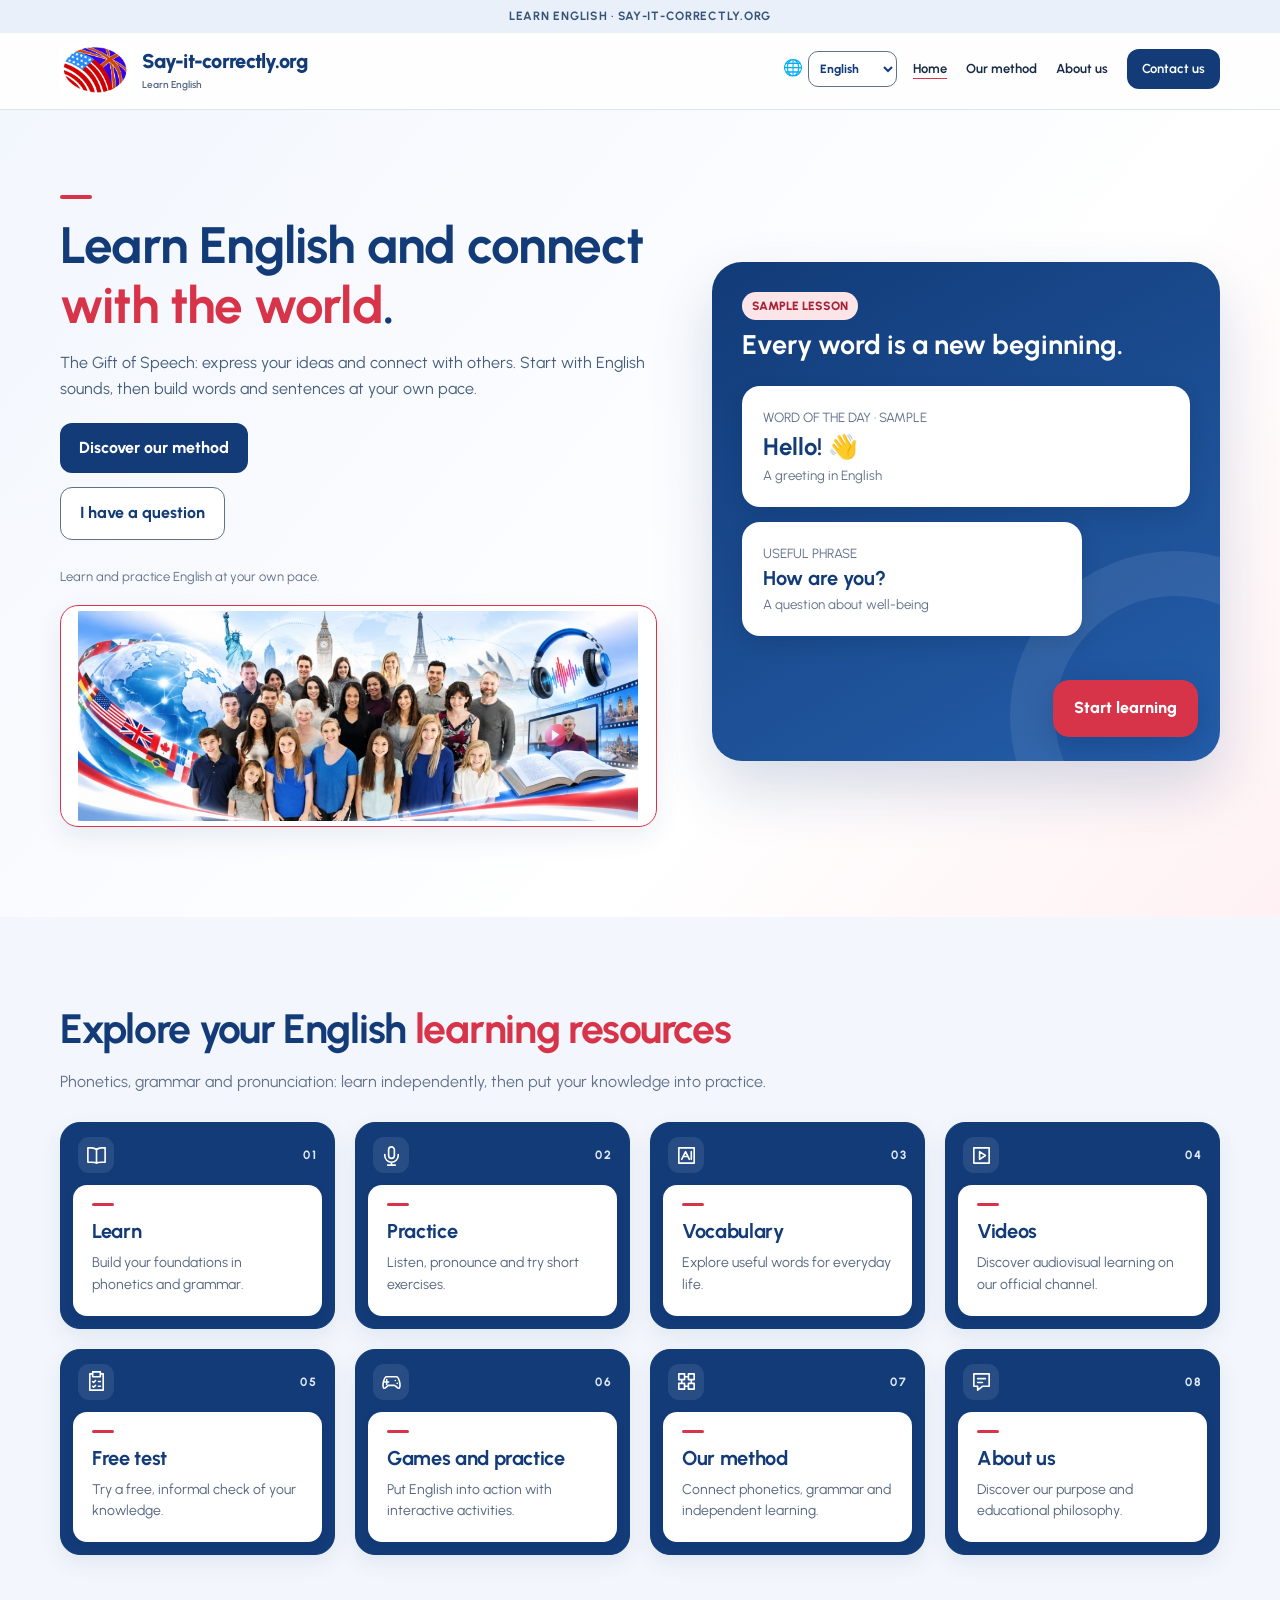
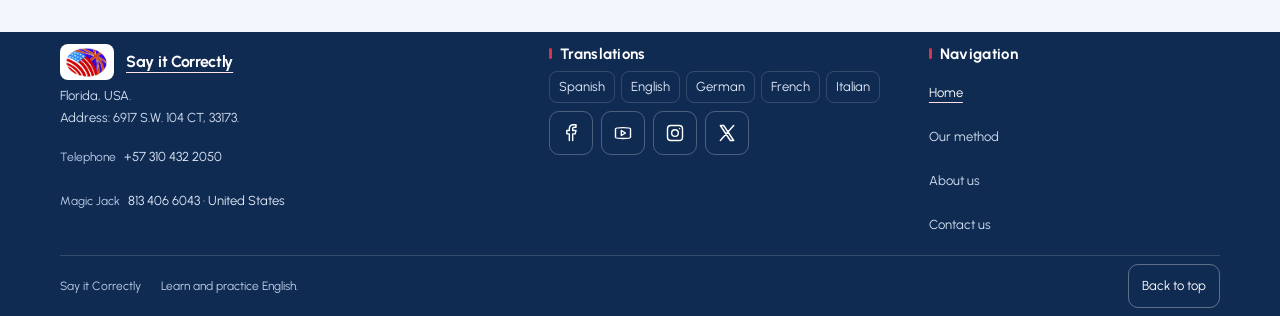
==== home/index.html @ 69e6f80e "Publish verified public Say it Correctly site" ====
<!doctype html><html lang="es"><head><meta charset="utf-8"><meta name="viewport" content="width=device-width, initial-scale=1"><meta name="theme-color" content="#123b78"><title>Say-it-correctly.org</title><link rel="stylesheet" href="css/site.css"><link rel="stylesheet" href="css/resources.css"><link rel="stylesheet" href="../shared/education.css"><link rel="stylesheet" href="../shared/official.css"><link rel="stylesheet" href="../shared/institutional-banners.css"></head><body><div class="top">APRENDE INGLÉS · SAY-IT-CORRECTLY.ORG</div><header class="header"><nav class="wrap nav" aria-label="Navegación principal"><a class="brand" href="#inicio"><img class="official-logo" src="../shared/assets/logo-oficial-say-it-correctly.png" width="217" height="146" alt="Say-it-correctly.org" decoding="async"><span>Say-it-correctly.org<small>Aprende inglés</small></span></a><div class="locale-picker"><label for="home-language">🌐</label><select id="home-language" aria-label="Website language"><option value="en">English</option><option value="zh-CN">简体中文</option><option value="fr">Français</option><option value="pt">Português</option><option value="es">Español</option></select></div><button class="menu" id="menu" aria-expanded="false" aria-controls="links">☰ Menú</button><div class="links" id="links"><a href="../home/index.html">Inicio</a><a href="../method/index.html">Nuestro método</a><a href="../about/index.html">Nosotros</a><a class="btn navbtn" href="../contact/index.html#contact-form">Contáctanos</a></div></nav></header><main><section class="hero" id="inicio" data-institutional-banner="home"><div class="wrap hero-grid"><div class="institutional-banner"><div class="institutional-banner-copy"><h1 data-banner-heading>Aprende inglés y conecta con el mundo.</h1><p data-banner-copy>Explora la fonética, la gramática y el aprendizaje audiovisual, paso a paso.</p><a class="btn primary" data-banner-cta href="../method/index.html">Conocer nuestro método</a><div class="actions"><a class="btn secondary" href="../contact/index.html">Tengo una pregunta</a></div><div class="tiny" id="hero-notice">Aprende y practica inglés a tu ritmo.</div></div><div data-banner-media><picture style="display:contents"><source type="image/webp" style="display:none" srcset="../shared/assets/Sayitcorrectly.org-Inicio-480.webp 480w, ../shared/assets/Sayitcorrectly.org-Inicio-960.webp 960w, ../shared/assets/Sayitcorrectly.org-Inicio-1440.webp 1440w" sizes="(max-width: 900px) calc(100vw - 64px), 520px"><img class="institutional-banner-photo" src="../shared/assets/Sayitcorrectly.org-Inicio.png" width="2048" height="768" alt="Composición ilustrativa; no representa instalaciones ni equipo real." decoding="async" fetchpriority="high" style="aspect-ratio:2048/768"></picture></div></div><div class="illustration" aria-label="Ilustración conceptual de una lección de inglés"><span class="pill">LECCIÓN DE EJEMPLO</span><h2>Every word is a new beginning.</h2><div class="word"><small>PALABRA DEL DÍA · EJEMPLO</small><b>Hello! 👋</b><small>Hola · Saludo en inglés</small></div><div class="word" style="max-width:76%"><small>FRASE ÚTIL</small><b style="font-size:20px">How are you?</b><small>¿Cómo estás?</small></div><a class="float" href="../games/index.html">Comenzar a aprender</a></div></div></section><section class="section soft" id="resource-hub"></section></main><footer class="footer"><div class="wrap"><div><strong>Say-it-correctly.org</strong><div class="tiny" style="color:#d2dff2">Aprende y practica inglés.</div></div><div><a href="../home/index.html">Volver al inicio</a> · <a href="https://www.youtube.com/channel/UCiMPTJ-R4Ht3DwohQhuKg0g" target="_blank" rel="noopener noreferrer">YouTube oficial</a></div></div></footer><script src="../shared/js/i18n.js"></script><script src="../home/js/home-texts.js"></script><script src="../shared/official-content.js"></script><script src="../shared/js/routes.js"></script><script src="../home/js/main.js"></script><script src="../shared/platform.js"></script><script src="../shared/js/page-shell.js"></script><script src="../shared/institutional-banners.js"></script></body></html>
---- home/css/site.css ----
:root{--blue:var(--lxl-blue,#123b78);--red:var(--lxl-red,#D83449);--ink:var(--lxl-ink,#182b46);--muted:var(--lxl-muted,#61718a);--bg:var(--lxl-surface-soft,#f3f6fc);--line:var(--lxl-border,#dfe6f1)}*{box-sizing:border-box}html{scroll-behavior:smooth}body{margin:0;font:16px/1.55 system-ui,-apple-system,Segoe UI,sans-serif;color:var(--ink);background:white}a{color:inherit}button,input,select,textarea{font:inherit}button,a,input,textarea,select{outline-offset:3px}.wrap{width:min(1160px,calc(100% - 36px));margin:auto}.top{background:#eaf0fa;color:#365377;text-align:center;padding:7px;font-size:12px;font-weight:700;letter-spacing:.06em}.header{position:sticky;top:0;background:#fffefef5;backdrop-filter:blur(14px);border-bottom:1px solid var(--line);z-index:20}.nav{display:flex;align-items:center;justify-content:space-between;gap:18px;min-height:76px}.brand{display:flex;align-items:center;gap:10px;text-decoration:none;font-size:20px;font-weight:850;color:var(--blue);letter-spacing:-.7px}.brandmark{width:39px;height:39px;background:var(--blue);border-radius:12px;color:white;display:grid;place-items:center;font-weight:900;font-size:15px}.brand small{display:block;font-size:10px;font-weight:600;color:var(--muted);letter-spacing:0}.links{display:flex;align-items:center;gap:19px}.links a{text-decoration:none;font-size:13px;font-weight:650}.links a:hover{color:var(--red)}.btn{display:inline-flex;justify-content:center;align-items:center;gap:8px;border:0;border-radius:12px;padding:13px 19px;font-weight:750;text-decoration:none;cursor:pointer;transition:transform .15s}.btn:hover{transform:translateY(-2px)}.primary{background:var(--red);color:#fff}.secondary{background:#fff;color:var(--blue);border:1px solid #c9d5e7}.navbtn{background:var(--blue);color:white;font-size:13px;padding:10px 15px}.menu{display:none;background:transparent;border:1px solid var(--line);border-radius:10px;padding:8px 12px}.hero{background:linear-gradient(130deg,#f2f6fd 0%,#fff 65%,#fff1f3 100%);padding:85px 0 90px}.hero-grid{display:grid;grid-template-columns:1.08fr .92fr;gap:55px;align-items:center}.eyebrow{display:inline-block;color:var(--blue);background:#e1eafa;padding:7px 12px;border-radius:100px;font-size:12px;font-weight:800}.hero h1{font-size:clamp(39px,5vw,65px);line-height:1.1;letter-spacing:-2.4px;margin:20px 0}.hero h1 span{color:var(--red)}.hero p{font-size:18px;color:var(--muted);max-width:550px}.actions{display:flex;gap:12px;flex-wrap:wrap;margin:27px 0}.tiny{color:var(--muted);font-size:13px}.illustration{position:relative;min-height:385px;background:linear-gradient(150deg,#123b78,#245eaa);border-radius:30px;padding:30px;box-shadow:0 28px 60px #123b782c;color:#fff;overflow:hidden}.illustration:after{content:'';position:absolute;width:240px;height:240px;border:45px solid #ffffff14;border-radius:50%;right:-120px;bottom:-120px}.illustration h2{font-size:27px;margin:4px 0 20px}.word{background:#fff;color:var(--ink);padding:21px;border-radius:18px;margin:15px 0;box-shadow:0 8px 20px #071a3526}.word b{font-size:24px;color:var(--blue)}.word small{display:block;color:var(--muted)}.pill{display:inline-block;background:#fce5e9;color:#a91f34;padding:5px 10px;border-radius:50px;font-size:12px;font-weight:800}.float{position:absolute;right:22px;bottom:35px;background:#fff;color:var(--blue);border-radius:16px;padding:15px 20px;font-weight:800;box-shadow:0 10px 30px #001e4e40}.section{padding:77px 0}.soft{background:var(--bg)}.section-head{display:flex;justify-content:space-between;gap:20px;align-items:end;margin-bottom:28px}.section h2{font-size:clamp(29px,3.5vw,41px);line-height:1.2;letter-spacing:-1.3px;margin:10px 0}.section p{color:var(--muted)}.kicker{color:var(--red);font-size:12px;letter-spacing:.12em;font-weight:850;text-transform:uppercase}.grid{display:grid;grid-template-columns:repeat(3,1fr);gap:17px}.card{background:#fff;border:1px solid var(--line);border-radius:18px;padding:23px;box-shadow:0 8px 25px #123b7808}.card h3{margin:12px 0 5px;font-size:20px}.card p{font-size:14px;margin:5px 0 18px}.icon{display:grid;place-items:center;background:#e8effa;color:var(--blue);font-size:24px;width:49px;height:49px;border-radius:13px}.card a{color:var(--blue);font-weight:800;text-decoration:none}.levels{display:grid;grid-template-columns:repeat(6,1fr);gap:12px}.level{background:#fff;border:1px solid var(--line);border-radius:15px;padding:22px 12px;text-align:center;text-decoration:none;transition:.2s}.level:hover{border-color:var(--blue);transform:translateY(-3px)}.level strong{display:block;font-size:31px;color:var(--blue)}.level span{font-size:12px;color:var(--muted)}.demo{display:grid;grid-template-columns:1fr 1fr;gap:25px}.panel{border:1px solid var(--line);border-radius:20px;padding:27px;background:white}.panel h3{margin:0 0 12px}.phrase{font-size:34px;font-weight:850;color:var(--blue);margin:15px 0 3px}.choices{display:grid;gap:10px}.choice{border:1px solid #cdd8e9;border-radius:10px;background:white;padding:12px;text-align:left;cursor:pointer}.choice:hover,.choice.selected{border-color:var(--blue);background:#edf3fd}.feedback{min-height:24px;font-size:14px;font-weight:700;margin-top:12px}.search{width:min(420px,100%);padding:12px 15px;border:1px solid #cbd6e5;border-radius:12px}.topics{display:flex;flex-wrap:wrap;gap:9px;margin:15px 0 24px}.chip{border:1px solid #ccd8e9;background:white;border-radius:100px;padding:9px 14px;cursor:pointer}.chip.active{background:var(--blue);color:#fff}.flash{cursor:pointer;min-height:155px}.flash strong{font-size:23px;color:var(--blue)}.banner{background:var(--blue);color:white;border-radius:23px;padding:40px;display:flex;justify-content:space-between;align-items:center;gap:30px}.banner p{color:#e0e9f8}.form{display:grid;gap:12px}.form input,.form select,.form textarea{width:100%;padding:13px;border:1px solid #cbd6e5;border-radius:10px;background:white}.form label{font-size:13px;font-weight:750}.form .btn{justify-self:start}.note{font-size:12px;color:#76521d;background:#fff6df;padding:12px;border-radius:9px}.footer{background:#102b52;color:white;padding:36px 0}.footer a{color:white}.footer .wrap{display:flex;justify-content:space-between;gap:20px;flex-wrap:wrap}.hidden{display:none!important}@media(max-width:900px){.links{display:none;position:absolute;top:100%;left:0;right:0;background:white;box-shadow:0 15px 30px #123b7818;padding:20px;flex-direction:column;align-items:stretch}.links.open{display:flex}.menu{display:block}.hero-grid{grid-template-columns:1fr}.illustration{max-width:560px;width:100%;margin:auto}.levels{grid-template-columns:repeat(3,1fr)}.grid{grid-template-columns:repeat(2,1fr)}}@media(max-width:600px){.brand{font-size:17px}.hero{padding:45px 0}.hero h1{letter-spacing:-1.5px}.illustration{min-height:330px}.grid,.demo{grid-template-columns:1fr}.levels{grid-template-columns:repeat(2,1fr)}.section{padding:52px 0}.section-head{display:block}.banner{display:block;padding:26px}.float{bottom:14px;right:12px}.actions .btn{width:100%}}@media(prefers-reduced-motion:reduce){html{scroll-behavior:auto}*{transition:none!important}}

.locale-picker{display:flex;align-items:center;gap:5px;margin-left:auto}.locale-picker select{padding:9px 7px;background:white;color:var(--blue);border:1px solid #bed0e6;border-radius:10px;max-width:130px;font-size:12px;font-weight:750}
#assessment-note{color:#dbe7fa!important}#assessment-title{margin-top:0}#diagnostico .banner{background:#123b78}
@media(max-width:600px){.nav{gap:7px;min-height:65px}.brand{font-size:14px}.brand small{font-size:8px}.brandmark{width:32px;height:32px;flex-shrink:0}.locale-picker select{max-width:102px;padding:7px 3px;font-size:11px}.menu{font-size:12px;padding:7px}.navbtn{padding:9px}.actions #body-link{width:100%}}
@media(max-width:350px){.brand small{display:none}.brand{font-size:12px}}

#knowledge-test{margin-top:20px}#knowledge-test fieldset{border:1px solid #cbd6e5;border-radius:14px;margin:16px 0;padding:18px;min-width:0}#knowledge-test legend{font-weight:800;color:#123b78}.quiz-option{display:flex;align-items:center;gap:10px;min-height:48px;cursor:pointer}.quiz-option input{width:20px;height:20px}.btn:disabled{opacity:.6;cursor:default}.hero h1{overflow-wrap:anywhere}.nav{flex-wrap:wrap}a[hidden]{display:none!important}
---- home/css/resources.css ----
/* Home resource access only; the approved sample lesson and exercise are untouched. */
#resource-hub .resource-intro{max-width:720px;margin-bottom:28px}
#resource-hub .resource-grid{display:grid;grid-template-columns:repeat(4,minmax(0,1fr));gap:20px}
#resource-hub .resource-card{display:flex;flex-direction:column;align-items:stretch;min-width:0;min-height:0;padding:12px;background:var(--lxl-blue);border:1px solid var(--lxl-blue);border-radius:var(--lxl-radius-card);box-shadow:var(--lxl-shadow-card);color:var(--ink);text-decoration:none;transition:transform .18s ease,box-shadow .18s ease}
#resource-hub .resource-card-top{display:flex;align-items:center;justify-content:space-between;padding:2px 5px 12px;gap:12px;color:#fff}
#resource-hub .resource-icon{display:grid;place-items:center;flex-shrink:0;width:36px;height:36px;border-radius:11px;background:#ffffff17}
#resource-hub .resource-icon svg{display:block;width:23px;height:23px;fill:none;stroke:currentColor;stroke-width:1.7;stroke-linecap:round;stroke-linejoin:round}
#resource-hub .resource-number{font-size:12px;line-height:1;font-weight:750;letter-spacing:.12em;color:#e0e9f8}
#resource-hub .resource-surface{flex:1;min-width:0;padding:18px 19px 20px;background:#fff;border-radius:14px;box-shadow:0 3px 10px #071a3512;overflow-wrap:anywhere}
#resource-hub .resource-surface::before{content:'';display:block;width:22px;height:3px;margin-bottom:12px;background:var(--red);border-radius:3px}
#resource-hub .resource-card h3{font-size:20px;line-height:1.3;margin:0 0 8px;letter-spacing:-.35px;color:var(--blue)}
#resource-hub .resource-card p{font-size:14px;line-height:1.55;font-weight:400;margin:0;color:#52647e}
#resource-hub .resource-card:hover{transform:translateY(-3px);box-shadow:var(--lxl-shadow-hover)}
#resource-hub .resource-card:focus-visible{outline:3px solid var(--red);outline-offset:5px;box-shadow:0 0 0 2px #fff,0 14px 28px #123b7826}
@media(max-width:1100px){#resource-hub .resource-grid{grid-template-columns:repeat(2,minmax(0,1fr));gap:17px}}
@media(max-width:600px){#resource-hub .resource-grid{grid-template-columns:minmax(0,1fr);gap:14px}#resource-hub .resource-card{padding:10px;border-radius:19px}#resource-hub .resource-card-top{padding-bottom:9px}#resource-hub .resource-surface{padding:15px 17px 17px}#resource-hub .resource-card h3{font-size:19px}}
@media(prefers-reduced-motion:reduce){#resource-hub .resource-card{transition:none}#resource-hub .resource-card:hover{transform:none}}
---- shared/education.css ----
@font-face{font-family:Urbanist;src:url("assets/fonts/Urbanist-VariableFont_wght.ttf") format("truetype");font-style:normal;font-weight:100 900;font-display:swap}
@font-face{font-family:Urbanist;src:url("assets/fonts/Urbanist-Italic-VariableFont_wght.ttf") format("truetype");font-style:italic;font-weight:100 900;font-display:swap}
:root{--learning-font:Urbanist,system-ui,-apple-system,"Segoe UI","Microsoft YaHei","PingFang SC","Noto Sans CJK SC",sans-serif;--learning-blue:var(--lxl-blue,#123b78);--learning-red:var(--lxl-red,#D83449)}body{font-family:var(--learning-font)}[lang="en"],.choose-word,.phrase{font-variant-ligatures:none}button{min-height:44px}.btn{white-space:normal}img{max-width:100%}:lang(zh-CN){font-family:var(--learning-font)}

/* Reusable visual foundations. Keep type scales and component geometry local. */
:root{
 --lxl-blue:#123b78;--lxl-blue-hover:#0e3063;--lxl-red:#D83449;--lxl-red-hover:#bb2338;
 --lxl-white:#fff;--lxl-surface:#fff;--lxl-surface-soft:#f3f6fc;--lxl-surface-selected:#edf3fd;
 --lxl-ink:#182b46;--lxl-muted:#61718a;--lxl-border:#dfe6f1;--lxl-control-border:#61718a;
 --lxl-disabled-bg:#e0e7f1;--lxl-disabled-ink:#465d7a;
 --lxl-radius-control:12px;--lxl-radius-card:20px;--lxl-radius-panel:22px;--lxl-radius-pill:100px;
 --lxl-shadow-card:0 8px 22px #123b7814;--lxl-shadow-hover:0 14px 28px #123b7826;
 --lxl-space-1:4px;--lxl-space-2:8px;--lxl-space-3:12px;--lxl-space-4:16px;--lxl-space-5:20px;--lxl-space-6:24px;
 --lxl-focus:var(--lxl-blue);--lxl-focus-width:3px;--lxl-focus-offset:4px;
 --lxl-font:var(--learning-font);--lxl-weight-semibold:650;--lxl-weight-bold:750;--lxl-weight-heavy:850;
}
---- shared/official.css ----
/* Scoped additions only; approved exercise/modal/card styles are unchanged. */
.platform-navigation{display:flex;flex-wrap:wrap;gap:8px 16px;padding:16px 0;font-size:14px;line-height:1.5}
.platform-navigation a{display:inline-flex;align-items:center;min-height:44px;padding:6px 8px;overflow-wrap:anywhere;text-underline-offset:4px}
.footer>.platform-navigation{justify-content:center;margin:0 auto;max-width:1160px;padding:12px 16px 0}
#official-programme{scroll-margin-top:90px}
#official-programme h3{font-size:24px;line-height:1.35;margin-top:28px}
.official-chapters{display:grid;grid-template-columns:repeat(2,minmax(0,1fr));gap:12px;margin:20px 0;padding:0;list-style:none;counter-reset:chapter}
.official-chapters li{counter-increment:chapter;position:relative;border:1px solid #dfe6f1;background:#fff;border-radius:14px;padding:16px 16px 16px 50px;min-width:0}
.official-chapters li::before{content:counter(chapter);position:absolute;left:16px;top:18px;font-weight:800;color:#d83449}
.official-chapters a{display:flex;align-items:center;min-height:44px;color:#123b78;font-weight:750;line-height:1.4;overflow-wrap:anywhere}
.official-chapters small{display:block;color:#61718a;margin-top:5px;font-size:12px}
.official-practice{padding:20px;border-radius:18px;background:#eaf1fb;scroll-margin-top:90px}
.official-actions{display:flex;flex-wrap:wrap;gap:12px}
.official-actions a{display:inline-flex;align-items:center;min-height:44px;color:#123b78;font-weight:700}
.official-logo{display:block;object-fit:contain;width:72px;height:auto;max-width:72px;flex-shrink:0;aspect-ratio:217/146}
@media(max-width:900px){.official-logo{width:60px;max-width:60px}}
@media(max-width:600px){.official-logo{width:50px;max-width:50px}}
@media(max-width:350px){.official-logo{width:44px;max-width:44px}}
@media(max-width:600px){.official-chapters{grid-template-columns:minmax(0,1fr)}.platform-navigation{gap:4px 10px}.official-practice{padding:16px}.official-actions{flex-direction:column;gap:4px}}

/* Multipage shell additions; activity geometry/modal styles are untouched. */
#contact-form{scroll-margin-top:14rem;outline-offset:5px}
#contact-form:focus-visible{outline:3px solid #d83449}
.header .navbtn:focus-visible,.hero .illustration>a.float:focus-visible{outline:3px solid #d83449;outline-offset:4px}
.hero .illustration>a.float{text-decoration:none;min-height:44px;display:inline-flex;align-items:center;max-width:calc(100% - 24px);overflow-wrap:anywhere}
.header .links{min-width:0;flex-wrap:wrap}.header .links a{overflow-wrap:anywhere}
.body-site-menu .navbtn{background:#123b78;color:#fff;border-radius:10px}
.footer.site-footer{background:#102b52;color:#e0e9f8;text-align:left;font:14px/1.5 var(--learning-font);padding:16px 0 10px}
.site-footer .site-footer-wrap{width:min(1160px,calc(100% - 36px));margin:auto}
.site-footer .site-footer-grid{display:grid;grid-template-columns:minmax(0,1.3fr) minmax(0,1fr) minmax(0,.8fr);gap:16px 24px;padding-bottom:10px;align-items:start}
.site-footer .site-footer-identity,.site-footer .site-footer-translations,.site-footer .site-footer-navigation{min-width:0}
.site-footer .site-footer-brand{display:flex;align-items:center;gap:12px;text-decoration:none;color:#fff;overflow-wrap:anywhere}
.site-footer .site-footer-brand strong{font-size:16px;letter-spacing:-.3px}
.site-footer .site-footer-logo{display:block;object-fit:contain;flex:none;width:54px;height:auto;aspect-ratio:217/146;border-radius:8px;background:#fff;padding:3px}
.site-footer .site-footer-location{font-size:13px;margin:6px 0 2px;color:#d2dff2}
.site-footer .site-footer-address{font-style:normal;font-size:13px;line-height:1.6;color:#d2dff2;overflow-wrap:anywhere}
.site-footer .site-footer-contacts{margin:6px 0 0}.site-footer .site-footer-contact-row{display:flex;align-items:center;flex-wrap:wrap;gap:0 8px}
.site-footer .site-footer-contacts dt{font-size:12px;color:#bdcee7}.site-footer .site-footer-contacts dd{margin:0;font-size:13px;min-width:0}
.site-footer .site-footer-contacts a{display:inline-flex;align-items:center;min-height:44px;color:#e0e9f8;text-decoration:none}
.site-footer .site-footer-demo{display:block;margin-top:6px;color:#bdcee7;font-size:11px}
.site-footer .site-footer-translations h2,.site-footer .site-footer-navigation h2{font-size:15px;line-height:1.4;margin:0 0 6px;color:#fff;letter-spacing:.02em}
.site-footer .site-footer-translations h2::before,.site-footer .site-footer-navigation h2::before{content:'';display:inline-block;width:3px;height:11px;background:#D83449;border-radius:3px;margin-right:8px}
.site-footer .site-footer-languages{display:flex;flex-wrap:wrap;gap:6px;list-style:none;padding:0;margin:0}
.site-footer .site-footer-languages li{font-size:13px;color:#e0e9f8;border:1px solid #ffffff26;border-radius:8px;padding:5px 9px;overflow-wrap:anywhere;max-width:100%}
.site-footer .site-footer-socials{display:flex;flex-wrap:wrap;gap:8px;list-style:none;margin:8px 0 0;padding:0}
.site-footer .site-footer-socials a{display:grid;place-items:center;min-width:44px;min-height:44px;border:1px solid #ffffff40;border-radius:10px;color:#fff}
.site-footer .site-footer-socials a:hover{background:#ffffff12}
.site-footer .site-footer-social-icon,.site-footer .site-footer-social-icon svg{display:block;width:20px;height:20px}
.site-footer .site-footer-navigation ul{list-style:none;margin:0;padding:0}
.site-footer .site-footer-navigation a{display:inline-flex;align-items:center;min-height:36px;padding:3px 0;color:#d2dff2;text-decoration:none;overflow-wrap:anywhere}
.site-footer a:hover{color:#fff;text-decoration:underline;text-underline-offset:4px}
.site-footer a[aria-current="page"]{color:#fff;text-decoration:underline;text-underline-offset:5px;text-decoration-color:#D83449}
.site-footer .site-footer-bottom{border-top:1px solid #ffffff26;display:flex;align-items:center;gap:8px 20px;flex-wrap:wrap;padding-top:8px;color:#bdcee7}
.site-footer .site-footer-bottom small{font-size:12px}
.site-footer .site-footer-top{margin-left:auto;min-height:44px;background:transparent;color:#fff;border:1px solid #ffffff52;border-radius:10px;padding:8px 13px;font:inherit;cursor:pointer}
.site-footer .site-footer-top:hover{background:#ffffff12}
.site-footer a:focus-visible,.site-footer button:focus-visible{outline:3px solid #ee7484;outline-offset:4px}
.site-footer :is(a,p,small,strong,button,dd,dt){overflow-wrap:anywhere}
@media(max-width:900px){.site-footer .site-footer-grid{grid-template-columns:repeat(2,minmax(0,1fr));gap:14px}.site-footer .site-footer-navigation{grid-column:1/-1}.site-footer .site-footer-navigation ul{display:grid;grid-template-columns:repeat(4,minmax(0,1fr));gap:8px 16px}}
@media(max-width:600px){.footer.site-footer{padding-top:16px}.site-footer .site-footer-grid{grid-template-columns:minmax(0,1fr);gap:14px}.site-footer .site-footer-navigation{grid-column:auto}.site-footer .site-footer-navigation ul{grid-template-columns:repeat(2,minmax(0,1fr))}.site-footer .site-footer-bottom{gap:8px 14px}}
@media(max-width:350px){.site-footer .site-footer-navigation ul{grid-template-columns:minmax(0,1fr)}.site-footer .site-footer-top{margin-left:0}}
#games-hub .game-activity-card{display:flex;flex-direction:column;max-width:520px;margin:24px 0;min-width:0;padding:12px;background:linear-gradient(150deg,#123b78,#245eaa);border:1px solid #123b78;border-radius:22px;box-shadow:0 8px 22px #123b7814;text-decoration:none;transition:transform .18s ease,box-shadow .18s ease}
#games-hub .game-activity-icon{display:grid;place-items:center;width:36px;height:36px;margin:2px 5px 12px;color:white;border-radius:11px;background:#ffffff17}
#games-hub .game-activity-icon svg{width:23px;height:23px;fill:none;stroke:currentColor;stroke-width:1.7;stroke-linecap:round;stroke-linejoin:round}
#games-hub .game-activity-surface{min-width:0;background:#fff;border-radius:14px;padding:18px 19px 20px;overflow-wrap:anywhere}
#games-hub .game-activity-surface::before{content:'';display:block;width:22px;height:3px;background:#d83449;margin-bottom:12px;border-radius:3px}
#games-hub .game-activity-card h3{font-size:20px;line-height:1.3;margin:0 0 8px;color:#123b78}
#games-hub .game-activity-card p{font-size:14px;line-height:1.55;margin:0;color:#52647e}
#games-hub .game-activity-card:hover{transform:translateY(-3px);box-shadow:0 14px 28px #123b7826}
#games-hub .game-activity-card:focus-visible{outline:3px solid #d83449;outline-offset:5px}
@media(prefers-reduced-motion:reduce){#games-hub .game-activity-card{transition:none}#games-hub .game-activity-card:hover{transform:none}}
.page-heading{padding-top:28px}.page-heading h1{color:#123b78;font-size:clamp(28px,4vw,44px);line-height:1.2;overflow-wrap:anywhere}.page-heading a{display:inline-flex;align-items:center;min-height:44px}.resource-card{display:flex;align-items:center;min-height:100px;color:#123b78;font-size:20px;font-weight:750;text-decoration:none}.resource-card:hover{border-color:#123b78}
.body-site-menu summary::after{content:'▾';margin-left:8px}
.links a[aria-current="page"],.platform-navigation a[aria-current="page"]{text-decoration:underline;text-decoration-thickness:3px;text-underline-offset:6px}
.body-site-menu{position:relative;color:#123b78;font-size:13px}.body-site-menu summary{cursor:pointer;min-height:44px;display:flex;align-items:center;padding:8px 12px;border:1px solid #bfcfe3;border-radius:10px}.body-site-menu nav{position:absolute;right:0;top:100%;background:white;border:1px solid #bfcfe3;border-radius:12px;box-shadow:0 10px 30px #123b7826;z-index:45;padding:8px;min-width:190px;max-height:60dvh;overflow-y:auto}.body-site-menu nav a{display:flex;align-items:center;min-height:44px;padding:8px;text-decoration:none}.body-site-menu a[aria-current="page"]{font-weight:850;background:#eaf1fb}
@media(max-width:600px){.page-heading{padding-top:16px}.resource-card{font-size:18px;min-height:80px}}

.header .links a[aria-current="page"]{text-decoration:underline;text-decoration-color:#D83449;text-underline-offset:5px}

/* Shared heading accent; translated copy and heading levels remain unchanged. */
:root{--contrast-blue:#123b78;--contrast-red:#D83449;--contrast-red-small:#c52c40;--contrast-on-dark:#fff;--contrast-red-on-dark:#ffe0e5;--heading-color:var(--contrast-blue);--accent-color:var(--contrast-red)}
:is(.method-cover,.about-cover,.games-hero,.banner,.method-practice,.about-close,.intro,.illustration,.site-footer){--heading-color:var(--contrast-on-dark);--accent-color:var(--contrast-red-on-dark)}
:is(.institutional-banner,.method-chapter-surface,.house-surface,.game-activity-surface,.word){--heading-color:var(--contrast-blue);--accent-color:var(--contrast-red)}
.title-harmony{color:var(--heading-color)}
.title-accent{color:var(--accent-color);white-space:normal}
.kicker{color:var(--contrast-red-small)}
.games-page #house-heading>span:first-child{color:var(--contrast-red-small)}
body .header .brand small{color:#52647e}
body :is(a,button,input,select,textarea,summary):focus-visible{outline:var(--lxl-focus-width) solid var(--lxl-focus);outline-offset:var(--lxl-focus-offset)}

:is(.method-practice,.about-close,.banner,.illustration) .btn.primary,.hero .illustration>a.float{border:1px solid var(--lxl-red)}
.site-footer a[aria-current="page"]{text-decoration-color:var(--contrast-red-on-dark)}
.header .links .navbtn[aria-current="page"]{text-decoration-color:var(--contrast-red-on-dark)}
.site-footer :is(.site-footer-translations,.site-footer-navigation) h2::before{background:var(--contrast-red-on-dark)}
.btn:disabled{opacity:1;background:#e0e7f1;color:#465d7a;cursor:default}
.locale-picker select,#question-form :is(input,select,textarea),#search{border-color:#61718a}
.hero .illustration{padding-bottom:110px}
.hero .illustration>a.float{background:#D83449;color:#fff;bottom:24px;z-index:1;text-align:center}
.hero .illustration>a.float:hover{background:#bb2338;box-shadow:0 12px 28px #001e4e50}
.hero .illustration>a.float:focus-visible{outline:3px solid #fff;outline-offset:4px}
@media(max-width:700px){.hero .illustration{padding-bottom:24px}.hero .illustration>a.float{position:relative;right:auto;bottom:auto;display:flex;width:fit-content;margin:22px 0 0 auto;max-width:100%}}

/* Global responsive shell: shared by all eleven pages. */
body .site-footer .site-footer-translations h2::before,body .site-footer .site-footer-navigation h2::before{background:#D83449!important}
.header:has(>.nav){padding:12px 0 16px}
.header>.nav{min-height:0;min-width:0;gap:10px 16px}
.header .brand{min-width:0}
.header .brand>span{min-width:0;overflow-wrap:anywhere}
.header #menu{min-height:44px;margin:0;font-size:13px}
body .footer.site-footer{padding:12px 0 8px;text-align:left;font-size:13px;line-height:1.5}
body .footer.site-footer .site-footer-grid{gap:8px 16px;padding-bottom:8px}
body .footer.site-footer .site-footer-demo{font-size:12px;line-height:1.5}
body .footer.site-footer .site-footer-navigation a{min-height:44px}
@media(max-width:900px){
 .header>.nav{display:grid;grid-template-columns:minmax(0,1fr) auto;gap:10px 12px}
 .header>.nav>.brand{grid-column:1;grid-row:1}
 .header>.nav>.locale-picker{grid-column:2;grid-row:1;justify-self:end;margin:0;min-width:0}
 .header>.nav>#menu{grid-column:1/-1;grid-row:2;justify-self:start;padding:8px 12px}
 .header>.nav>#links{position:absolute;left:0;top:100%;right:auto;width:min(280px,calc(100vw - 16px));min-width:0;max-width:calc(100vw - 16px);max-height:60dvh;overflow:auto;overscroll-behavior:contain;z-index:60;gap:4px;padding:8px;border:1px solid #bfcfe3;border-radius:12px;box-shadow:0 10px 26px #123b7826}
 .header>.nav>#links a{display:flex;align-items:center;min-height:44px;padding:8px;white-space:normal;overflow-wrap:anywhere}
}
@media(max-width:600px){
 body .footer.site-footer{padding-top:16px}
 body .footer.site-footer .site-footer-grid{grid-template-columns:repeat(2,minmax(0,1fr));gap:12px}
 body .footer.site-footer .site-footer-identity{grid-column:1/-1}
 body .footer.site-footer .site-footer-contacts{display:grid;grid-template-columns:repeat(2,minmax(0,1fr));gap:8px}
 body .footer.site-footer .site-footer-contact-row{display:block;min-width:0}
 body .footer.site-footer .site-footer-navigation{grid-column:auto}
 body .footer.site-footer .site-footer-navigation ul{grid-template-columns:minmax(0,1fr);gap:0}
 body .footer.site-footer .site-footer-languages{gap:6px}
 body .footer.site-footer .site-footer-languages li{padding:4px 6px}
 body .footer.site-footer .site-footer-socials{gap:6px}
 body .footer.site-footer .site-footer-bottom{gap:8px 12px}
 body .footer.site-footer .site-footer-top{margin-left:auto}
}
@media(min-width:430px) and (max-width:600px){body .footer.site-footer .site-footer-navigation ul{grid-template-columns:repeat(2,minmax(0,1fr));gap:0 8px}}

/* Explicit component variants; no activity hit areas, card geometry or type scales. */
:is(.method-cover,.about-cover,.games-hero,.banner,.method-practice,.about-close,.intro,.illustration,.site-footer){--lxl-focus:var(--lxl-white)}
:is(.institutional-banner,.method-chapter-surface,.house-surface,.resource-surface,.word,.dialog){--lxl-focus:var(--lxl-blue)}
body .btn{border-radius:var(--lxl-radius-control);text-decoration:none}
body :is(.btn.primary,.btn-red){--lxl-button-hover:var(--lxl-red-hover);--lxl-button-hover-ink:var(--lxl-white);background:var(--lxl-red);color:var(--lxl-white);border-color:var(--lxl-red)}
body :is(.btn.navbtn,.btn-blue){--lxl-button-hover:var(--lxl-blue-hover);--lxl-button-hover-ink:var(--lxl-white);background:var(--lxl-blue);color:var(--lxl-white);border-color:var(--lxl-blue)}
body :is(.btn.secondary,.btn-white){--lxl-button-hover:var(--lxl-surface-selected);--lxl-button-hover-ink:var(--lxl-blue);--lxl-button-hover-border:var(--lxl-blue);background:var(--lxl-surface);color:var(--lxl-blue);border-color:var(--lxl-control-border)}
body .btn.outline{--lxl-button-hover:var(--lxl-surface-selected);--lxl-button-hover-ink:var(--lxl-blue);--lxl-button-hover-border:var(--lxl-blue);background:transparent;color:var(--lxl-blue);border:1px solid var(--lxl-blue)}
body :is(.banner,.method-practice,.about-close,.intro) .btn.outline{color:var(--lxl-white);border-color:var(--lxl-white)}
body .btn:hover:not(:disabled):not([aria-disabled="true"]){background:var(--lxl-button-hover);color:var(--lxl-button-hover-ink);border-color:var(--lxl-button-hover-border,var(--lxl-button-hover))}
body .btn:active:not(:disabled):not([aria-disabled="true"]){transform:translateY(0);box-shadow:inset 0 2px 4px #071a3526}
body .btn:is(:disabled,[aria-disabled="true"]){opacity:1;background:var(--lxl-disabled-bg);color:var(--lxl-disabled-ink);border-color:var(--lxl-border);cursor:default;transform:none;box-shadow:none}
body :is(.btn,.menu,.site-footer-top,.body-site-menu summary,.locale-picker select,.choice,.chip,.lxl-link):focus-visible{outline:var(--lxl-focus-width) solid var(--lxl-focus);outline-offset:var(--lxl-focus-offset)}
body .header :is(.brand,.navbtn,.menu,.locale-picker select,.body-site-menu summary):focus-visible{outline:var(--lxl-focus-width) solid var(--lxl-blue);outline-offset:var(--lxl-focus-offset)}
body .footer.site-footer :is(a,button):focus-visible{outline:var(--lxl-focus-width) solid var(--lxl-white);outline-offset:var(--lxl-focus-offset)}
body :is(.menu,.body-site-menu summary){border-color:var(--lxl-control-border)}
body :is(.menu,.site-footer-top,.body-site-menu summary):hover{background:var(--lxl-surface-selected);color:var(--lxl-blue)}
body :is(.menu,.site-footer-top,.body-site-menu summary):active{box-shadow:inset 0 2px 4px #071a3526}
body :is(.choice,.chip){border-color:var(--lxl-control-border)}
body .choice:is(:hover,.selected){background:var(--lxl-surface-selected);border-color:var(--lxl-blue)}
body .chip:is(.active,[aria-pressed="true"]){background:var(--lxl-blue);color:var(--lxl-white);border-color:var(--lxl-blue)}
body .chip:hover:not(.active):not([aria-pressed="true"]){background:var(--lxl-surface-selected);border-color:var(--lxl-blue)}
body :is(.choice,.chip):disabled{background:var(--lxl-disabled-bg);color:var(--lxl-disabled-ink);border-color:var(--lxl-border);cursor:default}
.lxl-link{color:var(--lxl-blue);text-underline-offset:4px;text-decoration:underline}
.lxl-link:hover{color:var(--lxl-blue-hover);text-decoration-thickness:2px}
.lxl-link:active{opacity:.85}
---- shared/institutional-banners.css ----
/* Scoped to four opt-in pages; the supplied illustrations are never cropped. */
[data-institutional-banner]{--banner-blue:var(--lxl-blue);--banner-red:var(--lxl-red)}
[data-institutional-banner] .institutional-banner{display:grid;grid-template-columns:minmax(0,1.35fr) minmax(0,1fr);align-items:center;gap:28px;padding:28px;border:1px solid #dfe6f1;border-radius:24px;background:linear-gradient(125deg,#fff,#f1f6ff);box-shadow:0 8px 24px #123b780a;color:#182b46}
[data-institutional-banner] .institutional-banner-copy{min-width:0;overflow-wrap:anywhere}
[data-institutional-banner] [data-banner-heading]{font-size:clamp(25px,3.1vw,40px);line-height:1.18;letter-spacing:-.8px;color:var(--banner-blue);margin:0 0 14px}
[data-institutional-banner] [data-banner-heading]::before{content:'';display:block;width:32px;height:4px;background:var(--banner-red);border-radius:4px;margin-bottom:16px}
[data-institutional-banner] .institutional-banner [data-banner-copy]{font-size:16px;line-height:1.65;color:#465d7a;max-width:64ch;margin:0 0 20px}
[data-institutional-banner] [data-banner-cta]{background:var(--banner-blue);color:#fff;min-height:44px;white-space:normal;text-align:center;max-width:100%}
[data-institutional-banner] [data-banner-cta]:focus-visible{outline:var(--lxl-focus-width) solid var(--lxl-blue);outline-offset:var(--lxl-focus-offset)}
[data-institutional-banner] [data-banner-media]{min-width:0;display:flex;flex-direction:column;align-items:center;justify-content:center;gap:14px}
[data-institutional-banner] [data-banner-media]{border:1px solid #D83449;border-radius:18px;background:#fff;box-shadow:0 10px 26px #123b7814;padding:5px;overflow:hidden}
[data-institutional-banner] .institutional-banner-photo{display:block;width:100%;height:auto;max-height:280px;object-fit:contain;object-position:center;border-radius:16px;background:#fff}
/* Home keeps the educational panel in its existing grid; the illustration joins the copy. */
[data-institutional-banner="home"] .institutional-banner{display:flex;flex-direction:column;align-items:stretch;padding:0;border:0;background:none;box-shadow:none;gap:18px}
[data-institutional-banner="home"] [data-banner-heading]{font-size:clamp(34px,4vw,52px)}
[data-institutional-banner="home"] [data-banner-media]{align-items:flex-start}
[data-institutional-banner="home"] .institutional-banner-photo{max-height:210px}
[data-institutional-banner="home"] .actions{margin-top:14px}
/* Method uses a horizontal learning banner inside the approved blue cover. */
[data-institutional-banner="method"] .institutional-banner{border-top:4px solid var(--banner-red)}
[data-institutional-banner="method"] #method-explore{margin:0}
/* About gives the illustrative image its own leading column, away from the real team. */
[data-institutional-banner="about"] .institutional-banner{grid-template-columns:minmax(0,.85fr) minmax(0,1.4fr)}
[data-institutional-banner="about"] [data-banner-media]{grid-column:1;grid-row:1}
[data-institutional-banner="about"] .institutional-banner-copy{grid-column:2;grid-row:1}
/* Contact keeps a compact two-column composition. */
[data-institutional-banner="contact"] .institutional-banner{grid-template-columns:minmax(0,1fr) auto;padding:20px 24px;border-left:4px solid var(--banner-red);box-shadow:none;margin-top:20px}
[data-institutional-banner="contact"] [data-banner-heading]{font-size:clamp(24px,2.6vw,32px)}
[data-institutional-banner="contact"] [data-banner-copy]{margin-bottom:12px;font-size:15px}
@media(max-width:1000px){[data-institutional-banner] .institutional-banner{gap:20px;padding:22px}}
@media(max-width:400px){[data-institutional-banner="contact"] .institutional-banner{grid-template-columns:minmax(0,1fr)}[data-institutional-banner="contact"] [data-banner-media]{align-items:flex-start}}
@media(prefers-reduced-motion:reduce){[data-institutional-banner] [data-banner-cta]{transition:none;transform:none}}

/* Contact banner breathing room: scoped, no absolute offsets or empty spacers. */
[data-institutional-banner="contact"].page-heading{padding-bottom:40px}
@media(max-width:700px){[data-institutional-banner="contact"].page-heading{padding-bottom:28px}}

[data-institutional-banner="contact"] .institutional-banner{grid-template-columns:minmax(0,1.2fr) minmax(0,1fr)}
@media(max-width:700px){[data-institutional-banner] .institutional-banner,[data-institutional-banner="contact"] .institutional-banner{grid-template-columns:minmax(0,1fr);gap:18px;padding:18px}[data-institutional-banner="about"] .institutional-banner-copy,[data-institutional-banner="about"] [data-banner-media]{grid-column:auto;grid-row:auto}[data-institutional-banner="home"] .institutional-banner{padding:0}[data-institutional-banner] .institutional-banner-photo{max-height:240px}}
@media(max-width:400px){[data-institutional-banner] .institutional-banner{gap:14px}}

body [data-institutional-banner] [data-banner-cta]{--lxl-button-hover:var(--lxl-blue-hover);--lxl-button-hover-ink:var(--lxl-white);--lxl-button-hover-border:var(--lxl-blue-hover);background:var(--lxl-blue);color:var(--lxl-white);border-color:var(--lxl-blue)}
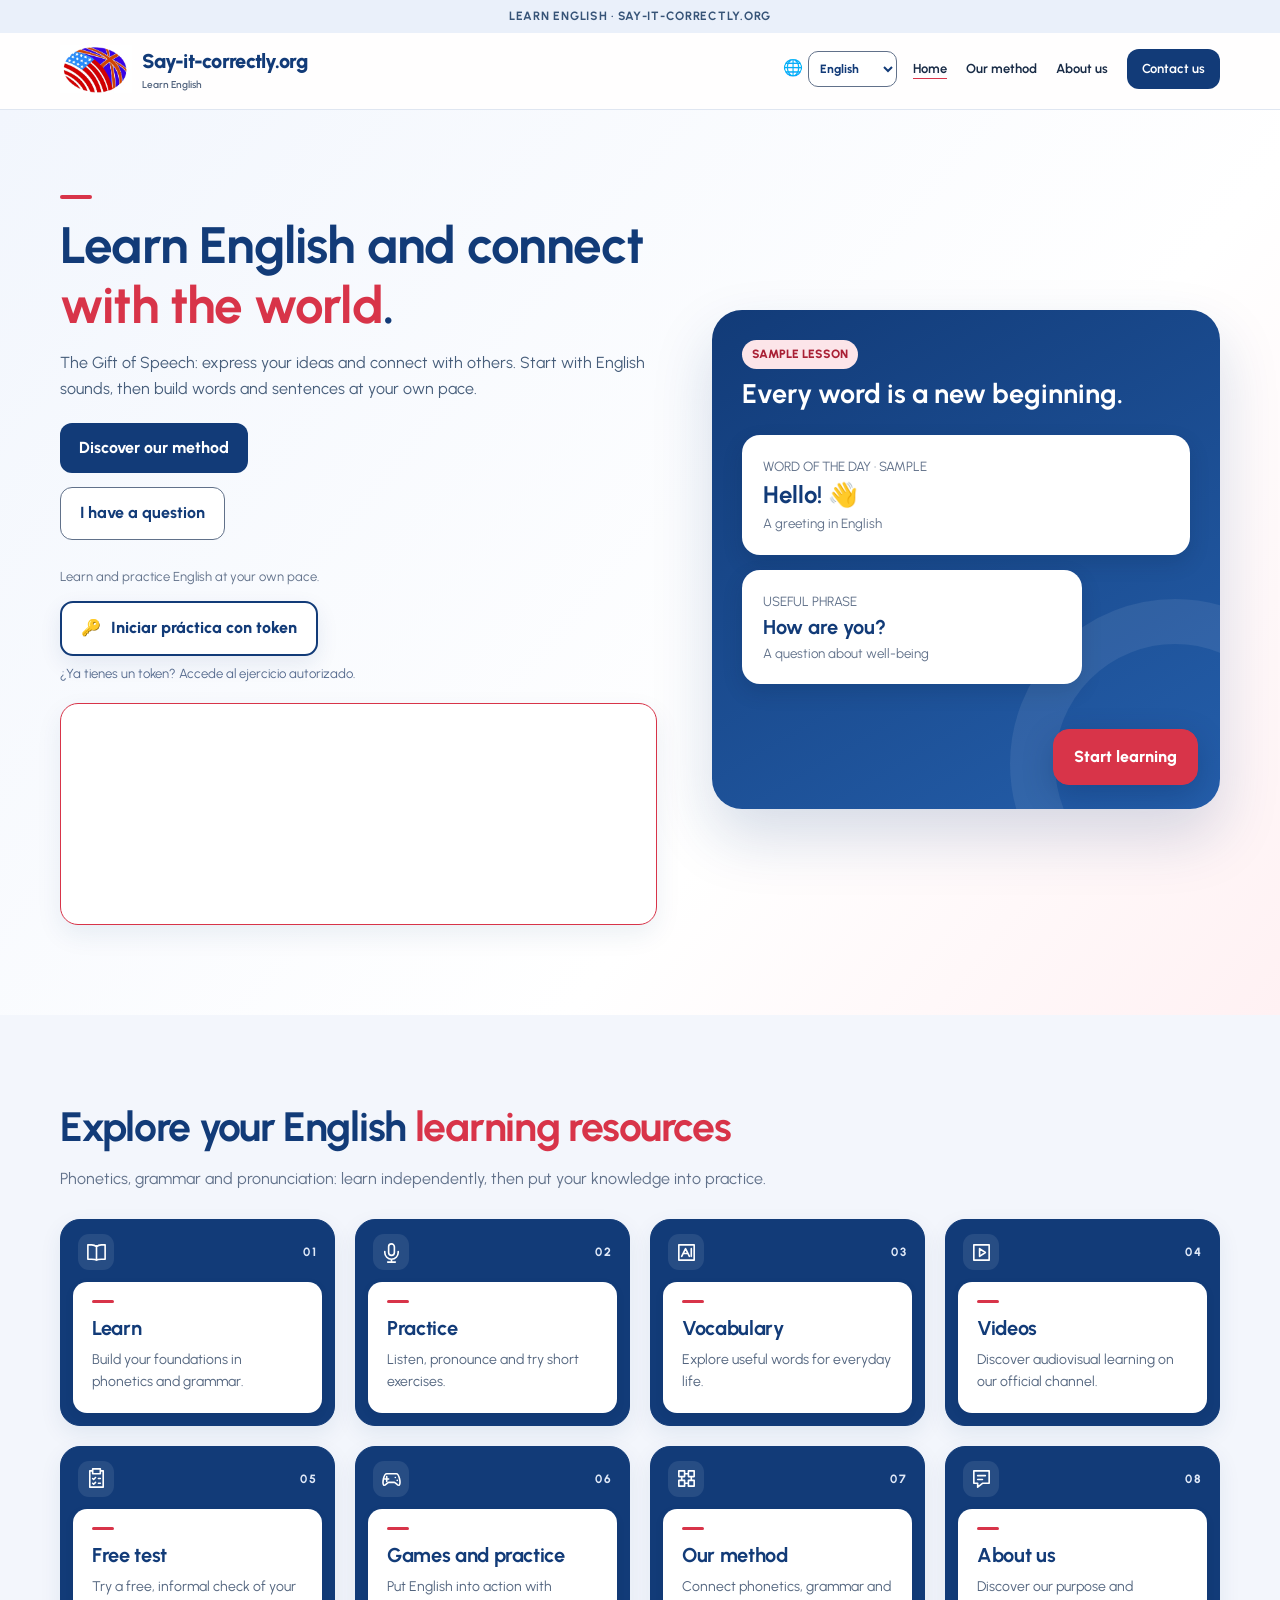
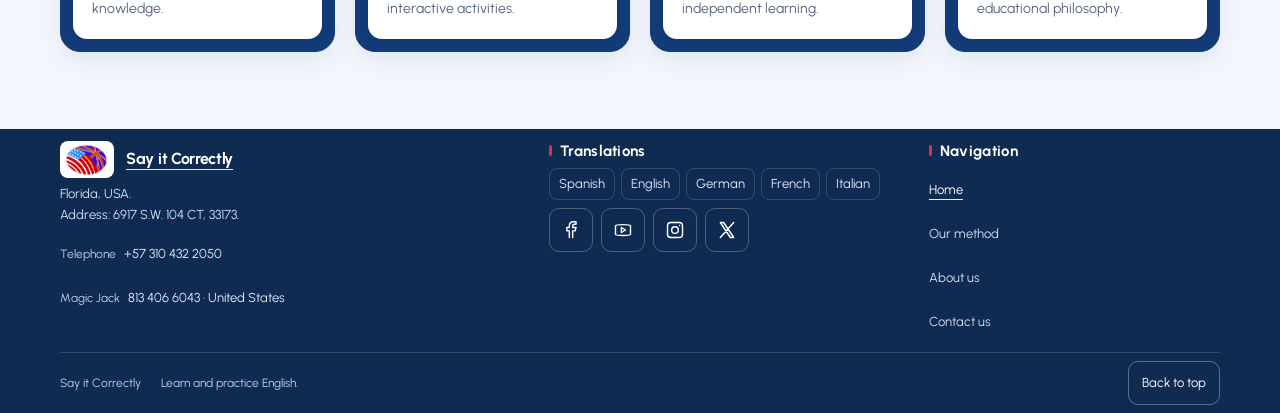
==== commit e5143080: "feat: habilitar canje y acceso rapido con token SIC" ====
--- a/home/index.html
+++ b/home/index.html
@@ -1 +1 @@
-<!doctype html><html lang="es"><head><meta charset="utf-8"><meta name="viewport" content="width=device-width, initial-scale=1"><meta name="theme-color" content="#123b78"><title>Say-it-correctly.org</title><link rel="stylesheet" href="css/site.css"><link rel="stylesheet" href="css/resources.css"><link rel="stylesheet" href="../shared/education.css"><link rel="stylesheet" href="../shared/official.css"><link rel="stylesheet" href="../shared/institutional-banners.css"></head><body><div class="top">APRENDE INGLÉS · SAY-IT-CORRECTLY.ORG</div><header class="header"><nav class="wrap nav" aria-label="Navegación principal"><a class="brand" href="#inicio"><img class="official-logo" src="../shared/assets/logo-oficial-say-it-correctly.png" width="217" height="146" alt="Say-it-correctly.org" decoding="async"><span>Say-it-correctly.org<small>Aprende inglés</small></span></a><div class="locale-picker"><label for="home-language">🌐</label><select id="home-language" aria-label="Website language"><option value="en">English</option><option value="zh-CN">简体中文</option><option value="fr">Français</option><option value="pt">Português</option><option value="es">Español</option></select></div><button class="menu" id="menu" aria-expanded="false" aria-controls="links">☰ Menú</button><div class="links" id="links"><a href="../home/index.html">Inicio</a><a href="../method/index.html">Nuestro método</a><a href="../about/index.html">Nosotros</a><a class="btn navbtn" href="../contact/index.html#contact-form">Contáctanos</a></div></nav></header><main><section class="hero" id="inicio" data-institutional-banner="home"><div class="wrap hero-grid"><div class="institutional-banner"><div class="institutional-banner-copy"><h1 data-banner-heading>Aprende inglés y conecta con el mundo.</h1><p data-banner-copy>Explora la fonética, la gramática y el aprendizaje audiovisual, paso a paso.</p><a class="btn primary" data-banner-cta href="../method/index.html">Conocer nuestro método</a><div class="actions"><a class="btn secondary" href="../contact/index.html">Tengo una pregunta</a></div><div class="tiny" id="hero-notice">Aprende y practica inglés a tu ritmo.</div></div><div data-banner-media><picture style="display:contents"><source type="image/webp" style="display:none" srcset="../shared/assets/Sayitcorrectly.org-Inicio-480.webp 480w, ../shared/assets/Sayitcorrectly.org-Inicio-960.webp 960w, ../shared/assets/Sayitcorrectly.org-Inicio-1440.webp 1440w" sizes="(max-width: 900px) calc(100vw - 64px), 520px"><img class="institutional-banner-photo" src="../shared/assets/Sayitcorrectly.org-Inicio.png" width="2048" height="768" alt="Composición ilustrativa; no representa instalaciones ni equipo real." decoding="async" fetchpriority="high" style="aspect-ratio:2048/768"></picture></div></div><div class="illustration" aria-label="Ilustración conceptual de una lección de inglés"><span class="pill">LECCIÓN DE EJEMPLO</span><h2>Every word is a new beginning.</h2><div class="word"><small>PALABRA DEL DÍA · EJEMPLO</small><b>Hello! 👋</b><small>Hola · Saludo en inglés</small></div><div class="word" style="max-width:76%"><small>FRASE ÚTIL</small><b style="font-size:20px">How are you?</b><small>¿Cómo estás?</small></div><a class="float" href="../games/index.html">Comenzar a aprender</a></div></div></section><section class="section soft" id="resource-hub"></section></main><footer class="footer"><div class="wrap"><div><strong>Say-it-correctly.org</strong><div class="tiny" style="color:#d2dff2">Aprende y practica inglés.</div></div><div><a href="../home/index.html">Volver al inicio</a> · <a href="https://www.youtube.com/channel/UCiMPTJ-R4Ht3DwohQhuKg0g" target="_blank" rel="noopener noreferrer">YouTube oficial</a></div></div></footer><script src="../shared/js/i18n.js"></script><script src="../home/js/home-texts.js"></script><script src="../shared/official-content.js"></script><script src="../shared/js/routes.js"></script><script src="../home/js/main.js"></script><script src="../shared/platform.js"></script><script src="../shared/js/page-shell.js"></script><script src="../shared/institutional-banners.js"></script></body></html>
+<!doctype html><html lang="es"><head><meta charset="utf-8"><meta name="viewport" content="width=device-width, initial-scale=1"><meta name="theme-color" content="#123b78"><title>Say-it-correctly.org</title><link rel="stylesheet" href="css/site.css"><link rel="stylesheet" href="css/resources.css"><link rel="stylesheet" href="../shared/education.css"><link rel="stylesheet" href="../shared/official.css"><link rel="stylesheet" href="../shared/institutional-banners.css"><link rel="stylesheet" href="../shared/sic-token-quick.css"></head><body><div class="top">APRENDE INGLÉS · SAY-IT-CORRECTLY.ORG</div><header class="header"><nav class="wrap nav" aria-label="Navegación principal"><a class="brand" href="#inicio"><img class="official-logo" src="../shared/assets/logo-oficial-say-it-correctly.png" width="217" height="146" alt="Say-it-correctly.org" decoding="async"><span>Say-it-correctly.org<small>Aprende inglés</small></span></a><div class="locale-picker"><label for="home-language">🌐</label><select id="home-language" aria-label="Website language"><option value="en">English</option><option value="zh-CN">简体中文</option><option value="fr">Français</option><option value="pt">Português</option><option value="es">Español</option></select></div><button class="menu" id="menu" aria-expanded="false" aria-controls="links">☰ Menú</button><div class="links" id="links"><a href="../home/index.html">Inicio</a><a href="../method/index.html">Nuestro método</a><a href="../about/index.html">Nosotros</a><a class="btn navbtn" href="../contact/index.html#contact-form">Contáctanos</a></div></nav></header><main><section class="hero" id="inicio" data-institutional-banner="home"><div class="wrap hero-grid"><div class="institutional-banner"><div class="institutional-banner-copy"><h1 data-banner-heading>Aprende inglés y conecta con el mundo.</h1><p data-banner-copy>Explora la fonética, la gramática y el aprendizaje audiovisual, paso a paso.</p><a class="btn primary" data-banner-cta href="../method/index.html">Conocer nuestro método</a><div class="actions"><a class="btn secondary" href="../contact/index.html">Tengo una pregunta</a></div><div class="tiny" id="hero-notice">Aprende y practica inglés a tu ritmo.</div><div class="sic-token-quick"><a class="sic-token-quick__button" href="../practice/parts-of-body/index.html?lang=es#sic-token" aria-label="Iniciar práctica con token; se verificará tu identidad"><span aria-hidden="true">&#128273;</span> Iniciar práctica con token</a><span class="sic-token-quick__caption">¿Ya tienes un token? Accede al ejercicio autorizado.</span></div></div><div data-banner-media><picture style="display:contents"><source type="image/webp" style="display:none" srcset="../shared/assets/Sayitcorrectly.org-Inicio-480.webp 480w, ../shared/assets/Sayitcorrectly.org-Inicio-960.webp 960w, ../shared/assets/Sayitcorrectly.org-Inicio-1440.webp 1440w" sizes="(max-width: 900px) calc(100vw - 64px), 520px"><img class="institutional-banner-photo" src="../shared/assets/Sayitcorrectly.org-Inicio.png" width="2048" height="768" alt="Composición ilustrativa; no representa instalaciones ni equipo real." decoding="async" fetchpriority="high" style="aspect-ratio:2048/768"></picture></div></div><div class="illustration" aria-label="Ilustración conceptual de una lección de inglés"><span class="pill">LECCIÓN DE EJEMPLO</span><h2>Every word is a new beginning.</h2><div class="word"><small>PALABRA DEL DÍA · EJEMPLO</small><b>Hello! 👋</b><small>Hola · Saludo en inglés</small></div><div class="word" style="max-width:76%"><small>FRASE ÚTIL</small><b style="font-size:20px">How are you?</b><small>¿Cómo estás?</small></div><a class="float" href="../games/index.html">Comenzar a aprender</a></div></div></section><section class="section soft" id="resource-hub"></section></main><footer class="footer"><div class="wrap"><div><strong>Say-it-correctly.org</strong><div class="tiny" style="color:#d2dff2">Aprende y practica inglés.</div></div><div><a href="../home/index.html">Volver al inicio</a> · <a href="https://www.youtube.com/channel/UCiMPTJ-R4Ht3DwohQhuKg0g" target="_blank" rel="noopener noreferrer">YouTube oficial</a></div></div></footer><script src="../shared/js/i18n.js"></script><script src="../home/js/home-texts.js"></script><script src="../shared/official-content.js"></script><script src="../shared/js/routes.js"></script><script src="../home/js/main.js"></script><script src="../shared/platform.js"></script><script src="../shared/js/page-shell.js"></script><script src="../shared/institutional-banners.js"></script></body></html>
--- a/shared/sic-token-quick.css
+++ b/shared/sic-token-quick.css
@@ -0,0 +1,7 @@
+.sic-token-quick{display:flex;align-items:flex-start;flex-direction:column;gap:8px;margin-top:14px}
+.sic-token-quick__button{display:inline-flex;align-items:center;justify-content:center;gap:10px;padding:13px 19px;border:2px solid #123b78;border-radius:13px;background:#fff;color:#123b78!important;font-family:inherit;font-size:1rem;font-weight:800;text-decoration:none;box-shadow:0 8px 22px rgba(18,59,120,.09);transition:transform .2s,box-shadow .2s,background .2s}
+.sic-token-quick__button:hover{background:#eef4ff;transform:translateY(-2px);box-shadow:0 12px 25px rgba(18,59,120,.15)}
+.sic-token-quick__button:focus-visible{outline:3px solid #e33849;outline-offset:3px}
+.sic-token-quick__caption{font-size:.82rem;color:#566b8e}
+@media(max-width:560px){.sic-token-quick__button{width:100%;max-width:360px;font-size:.96rem}}
+@media(prefers-reduced-motion:reduce){.sic-token-quick__button{transition:none}.sic-token-quick__button:hover{transform:none}}
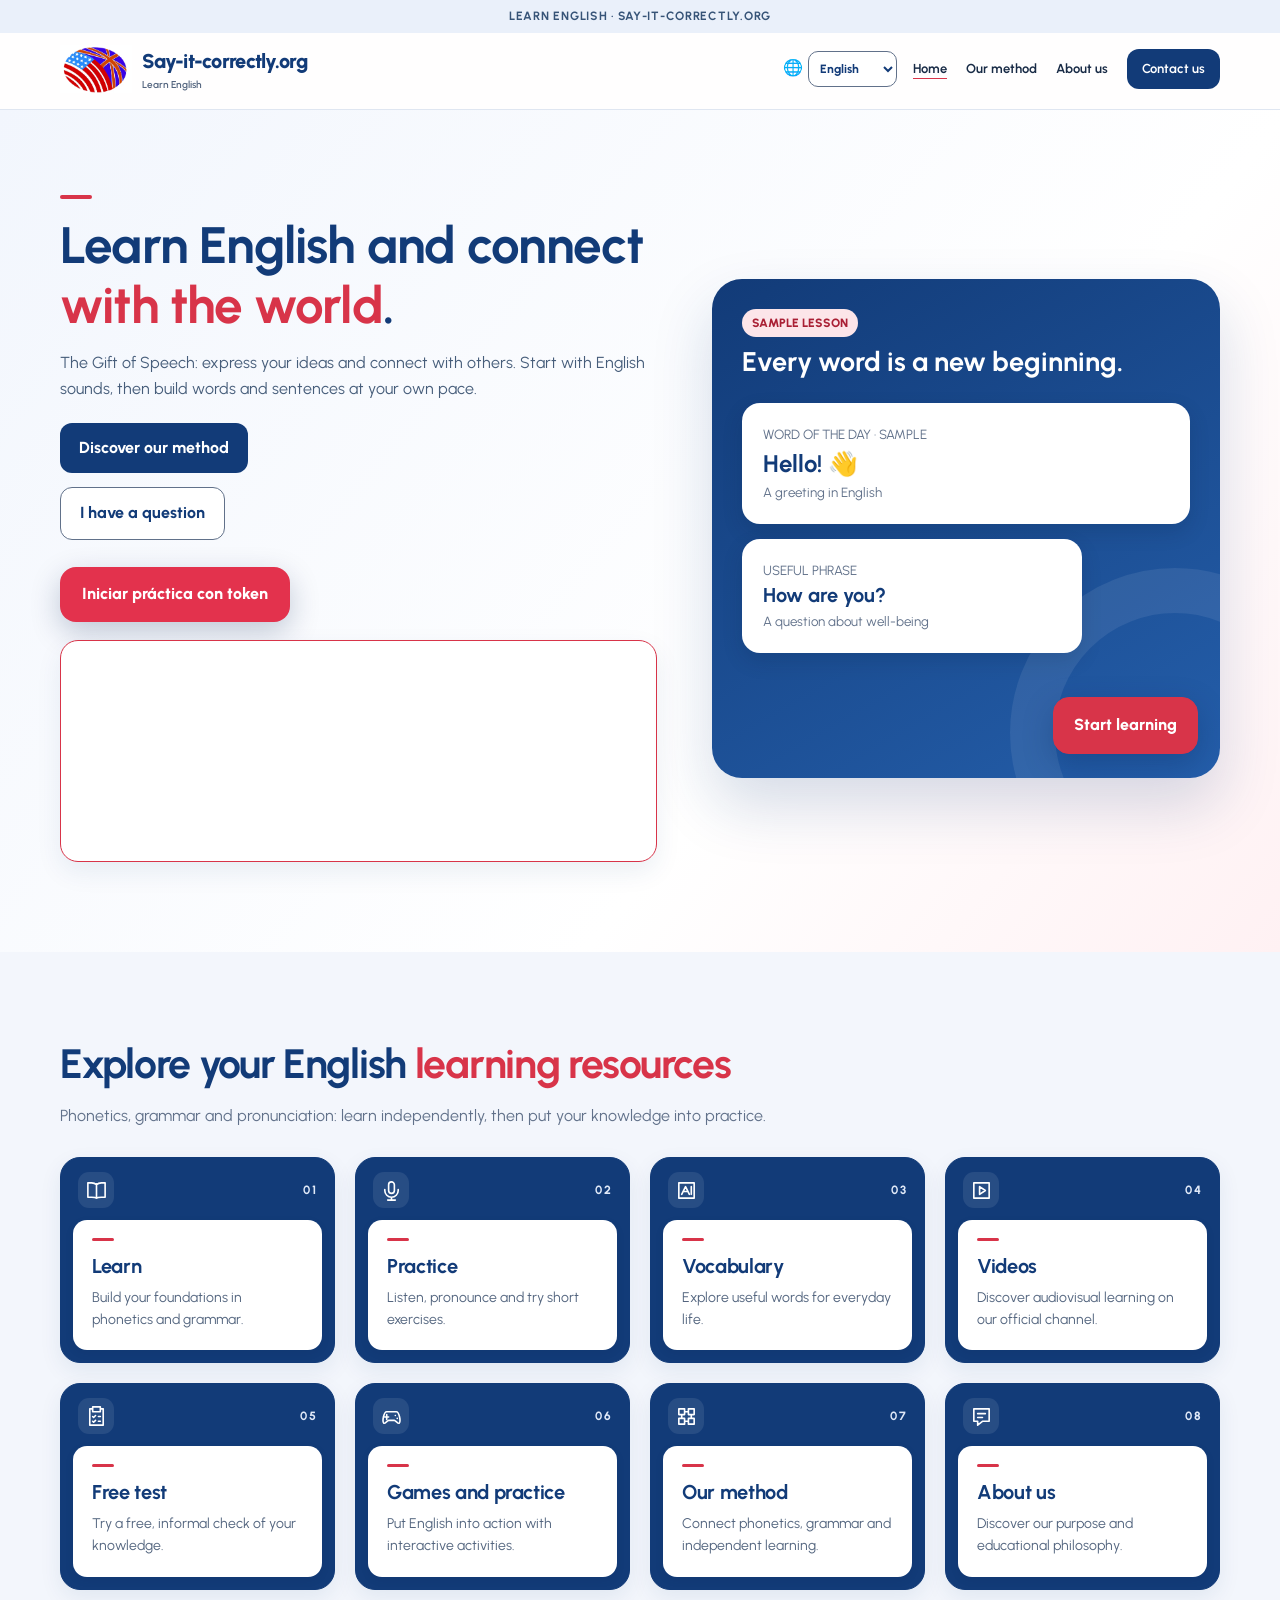
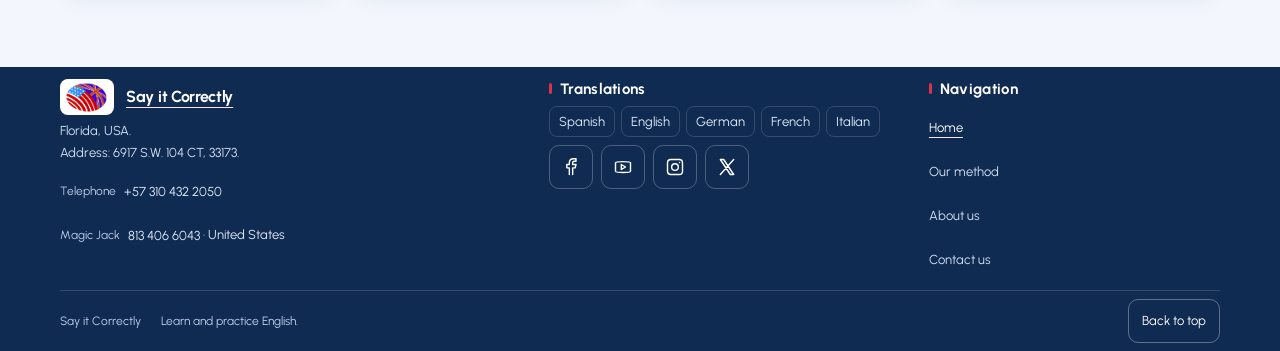
==== commit 9c905861: "style: simplificar CTA de acceso con token en inicio" ====
--- a/home/index.html
+++ b/home/index.html
@@ -1 +1 @@
-<!doctype html><html lang="es"><head><meta charset="utf-8"><meta name="viewport" content="width=device-width, initial-scale=1"><meta name="theme-color" content="#123b78"><title>Say-it-correctly.org</title><link rel="stylesheet" href="css/site.css"><link rel="stylesheet" href="css/resources.css"><link rel="stylesheet" href="../shared/education.css"><link rel="stylesheet" href="../shared/official.css"><link rel="stylesheet" href="../shared/institutional-banners.css"><link rel="stylesheet" href="../shared/sic-token-quick.css"></head><body><div class="top">APRENDE INGLÉS · SAY-IT-CORRECTLY.ORG</div><header class="header"><nav class="wrap nav" aria-label="Navegación principal"><a class="brand" href="#inicio"><img class="official-logo" src="../shared/assets/logo-oficial-say-it-correctly.png" width="217" height="146" alt="Say-it-correctly.org" decoding="async"><span>Say-it-correctly.org<small>Aprende inglés</small></span></a><div class="locale-picker"><label for="home-language">🌐</label><select id="home-language" aria-label="Website language"><option value="en">English</option><option value="zh-CN">简体中文</option><option value="fr">Français</option><option value="pt">Português</option><option value="es">Español</option></select></div><button class="menu" id="menu" aria-expanded="false" aria-controls="links">☰ Menú</button><div class="links" id="links"><a href="../home/index.html">Inicio</a><a href="../method/index.html">Nuestro método</a><a href="../about/index.html">Nosotros</a><a class="btn navbtn" href="../contact/index.html#contact-form">Contáctanos</a></div></nav></header><main><section class="hero" id="inicio" data-institutional-banner="home"><div class="wrap hero-grid"><div class="institutional-banner"><div class="institutional-banner-copy"><h1 data-banner-heading>Aprende inglés y conecta con el mundo.</h1><p data-banner-copy>Explora la fonética, la gramática y el aprendizaje audiovisual, paso a paso.</p><a class="btn primary" data-banner-cta href="../method/index.html">Conocer nuestro método</a><div class="actions"><a class="btn secondary" href="../contact/index.html">Tengo una pregunta</a></div><div class="tiny" id="hero-notice">Aprende y practica inglés a tu ritmo.</div><div class="sic-token-quick"><a class="sic-token-quick__button" href="../practice/parts-of-body/index.html?lang=es#sic-token" aria-label="Iniciar práctica con token; se verificará tu identidad"><span aria-hidden="true">&#128273;</span> Iniciar práctica con token</a><span class="sic-token-quick__caption">¿Ya tienes un token? Accede al ejercicio autorizado.</span></div></div><div data-banner-media><picture style="display:contents"><source type="image/webp" style="display:none" srcset="../shared/assets/Sayitcorrectly.org-Inicio-480.webp 480w, ../shared/assets/Sayitcorrectly.org-Inicio-960.webp 960w, ../shared/assets/Sayitcorrectly.org-Inicio-1440.webp 1440w" sizes="(max-width: 900px) calc(100vw - 64px), 520px"><img class="institutional-banner-photo" src="../shared/assets/Sayitcorrectly.org-Inicio.png" width="2048" height="768" alt="Composición ilustrativa; no representa instalaciones ni equipo real." decoding="async" fetchpriority="high" style="aspect-ratio:2048/768"></picture></div></div><div class="illustration" aria-label="Ilustración conceptual de una lección de inglés"><span class="pill">LECCIÓN DE EJEMPLO</span><h2>Every word is a new beginning.</h2><div class="word"><small>PALABRA DEL DÍA · EJEMPLO</small><b>Hello! 👋</b><small>Hola · Saludo en inglés</small></div><div class="word" style="max-width:76%"><small>FRASE ÚTIL</small><b style="font-size:20px">How are you?</b><small>¿Cómo estás?</small></div><a class="float" href="../games/index.html">Comenzar a aprender</a></div></div></section><section class="section soft" id="resource-hub"></section></main><footer class="footer"><div class="wrap"><div><strong>Say-it-correctly.org</strong><div class="tiny" style="color:#d2dff2">Aprende y practica inglés.</div></div><div><a href="../home/index.html">Volver al inicio</a> · <a href="https://www.youtube.com/channel/UCiMPTJ-R4Ht3DwohQhuKg0g" target="_blank" rel="noopener noreferrer">YouTube oficial</a></div></div></footer><script src="../shared/js/i18n.js"></script><script src="../home/js/home-texts.js"></script><script src="../shared/official-content.js"></script><script src="../shared/js/routes.js"></script><script src="../home/js/main.js"></script><script src="../shared/platform.js"></script><script src="../shared/js/page-shell.js"></script><script src="../shared/institutional-banners.js"></script></body></html>
+<!doctype html><html lang="es"><head><meta charset="utf-8"><meta name="viewport" content="width=device-width, initial-scale=1"><meta name="theme-color" content="#123b78"><title>Say-it-correctly.org</title><link rel="stylesheet" href="css/site.css"><link rel="stylesheet" href="css/resources.css"><link rel="stylesheet" href="../shared/education.css"><link rel="stylesheet" href="../shared/official.css"><link rel="stylesheet" href="../shared/institutional-banners.css"><link rel="stylesheet" href="../shared/sic-token-quick.css"></head><body><div class="top">APRENDE INGLÉS · SAY-IT-CORRECTLY.ORG</div><header class="header"><nav class="wrap nav" aria-label="Navegación principal"><a class="brand" href="#inicio"><img class="official-logo" src="../shared/assets/logo-oficial-say-it-correctly.png" width="217" height="146" alt="Say-it-correctly.org" decoding="async"><span>Say-it-correctly.org<small>Aprende inglés</small></span></a><div class="locale-picker"><label for="home-language">🌐</label><select id="home-language" aria-label="Website language"><option value="en">English</option><option value="zh-CN">简体中文</option><option value="fr">Français</option><option value="pt">Português</option><option value="es">Español</option></select></div><button class="menu" id="menu" aria-expanded="false" aria-controls="links">☰ Menú</button><div class="links" id="links"><a href="../home/index.html">Inicio</a><a href="../method/index.html">Nuestro método</a><a href="../about/index.html">Nosotros</a><a class="btn navbtn" href="../contact/index.html#contact-form">Contáctanos</a></div></nav></header><main><section class="hero" id="inicio" data-institutional-banner="home"><div class="wrap hero-grid"><div class="institutional-banner"><div class="institutional-banner-copy"><h1 data-banner-heading>Aprende inglés y conecta con el mundo.</h1><p data-banner-copy>Explora la fonética, la gramática y el aprendizaje audiovisual, paso a paso.</p><a class="btn primary" data-banner-cta href="../method/index.html">Conocer nuestro método</a><div class="actions"><a class="btn secondary" href="../contact/index.html">Tengo una pregunta</a></div><div class="sic-token-quick"><a class="sic-token-quick__button" href="../practice/parts-of-body/index.html?lang=es#sic-token" aria-label="Iniciar práctica con token; se verificará tu identidad">Iniciar práctica con token</a></div></div><div data-banner-media><picture style="display:contents"><source type="image/webp" style="display:none" srcset="../shared/assets/Sayitcorrectly.org-Inicio-480.webp 480w, ../shared/assets/Sayitcorrectly.org-Inicio-960.webp 960w, ../shared/assets/Sayitcorrectly.org-Inicio-1440.webp 1440w" sizes="(max-width: 900px) calc(100vw - 64px), 520px"><img class="institutional-banner-photo" src="../shared/assets/Sayitcorrectly.org-Inicio.png" width="2048" height="768" alt="Composición ilustrativa; no representa instalaciones ni equipo real." decoding="async" fetchpriority="high" style="aspect-ratio:2048/768"></picture></div></div><div class="illustration" aria-label="Ilustración conceptual de una lección de inglés"><span class="pill">LECCIÓN DE EJEMPLO</span><h2>Every word is a new beginning.</h2><div class="word"><small>PALABRA DEL DÍA · EJEMPLO</small><b>Hello! 👋</b><small>Hola · Saludo en inglés</small></div><div class="word" style="max-width:76%"><small>FRASE ÚTIL</small><b style="font-size:20px">How are you?</b><small>¿Cómo estás?</small></div><a class="float" href="../games/index.html">Comenzar a aprender</a></div></div></section><section class="section soft" id="resource-hub"></section></main><footer class="footer"><div class="wrap"><div><strong>Say-it-correctly.org</strong><div class="tiny" style="color:#d2dff2">Aprende y practica inglés.</div></div><div><a href="../home/index.html">Volver al inicio</a> · <a href="https://www.youtube.com/channel/UCiMPTJ-R4Ht3DwohQhuKg0g" target="_blank" rel="noopener noreferrer">YouTube oficial</a></div></div></footer><script src="../shared/js/i18n.js"></script><script src="../home/js/home-texts.js"></script><script src="../shared/official-content.js"></script><script src="../shared/js/routes.js"></script><script src="../home/js/main.js"></script><script src="../shared/platform.js"></script><script src="../shared/js/page-shell.js"></script><script src="../shared/institutional-banners.js"></script></body></html>
--- a/shared/sic-token-quick.css
+++ b/shared/sic-token-quick.css
@@ -1,7 +1,47 @@
-.sic-token-quick{display:flex;align-items:flex-start;flex-direction:column;gap:8px;margin-top:14px}
-.sic-token-quick__button{display:inline-flex;align-items:center;justify-content:center;gap:10px;padding:13px 19px;border:2px solid #123b78;border-radius:13px;background:#fff;color:#123b78!important;font-family:inherit;font-size:1rem;font-weight:800;text-decoration:none;box-shadow:0 8px 22px rgba(18,59,120,.09);transition:transform .2s,box-shadow .2s,background .2s}
-.sic-token-quick__button:hover{background:#eef4ff;transform:translateY(-2px);box-shadow:0 12px 25px rgba(18,59,120,.15)}
-.sic-token-quick__button:focus-visible{outline:3px solid #e33849;outline-offset:3px}
-.sic-token-quick__caption{font-size:.82rem;color:#566b8e}
-@media(max-width:560px){.sic-token-quick__button{width:100%;max-width:360px;font-size:.96rem}}
-@media(prefers-reduced-motion:reduce){.sic-token-quick__button{transition:none}.sic-token-quick__button:hover{transform:none}}
+/* CTA del token — identidad visual Say It Correctly */
+.sic-token-quick{
+  display:flex;
+  align-items:flex-start;
+  margin-top:18px;
+}
+.sic-token-quick__button{
+  display:inline-flex;
+  align-items:center;
+  justify-content:center;
+  min-height:54px;
+  max-width:100%;
+  padding:15px 22px;
+  border:0;
+  border-radius:16px;
+  background:#e3324d;
+  color:#fff!important;
+  font-family:inherit;
+  font-size:1rem;
+  font-weight:800;
+  text-align:center;
+  text-decoration:none;
+  box-shadow:0 10px 30px rgba(0,30,78,.23);
+  transition:transform .15s ease,box-shadow .15s ease,background-color .15s ease;
+}
+.sic-token-quick__button:hover{
+  background:#cf2943;
+  transform:translateY(-2px);
+  box-shadow:0 13px 32px rgba(0,30,78,.28);
+}
+.sic-token-quick__button:focus-visible{
+  outline:3px solid #123b78;
+  outline-offset:4px;
+}
+.sic-token-quick__button:active{
+  transform:translateY(0);
+}
+@media(max-width:560px){
+  .sic-token-quick__button{
+    width:100%;
+    font-size:1rem;
+  }
+}
+@media(prefers-reduced-motion:reduce){
+  .sic-token-quick__button{transition:none}
+  .sic-token-quick__button:hover{transform:none}
+}
